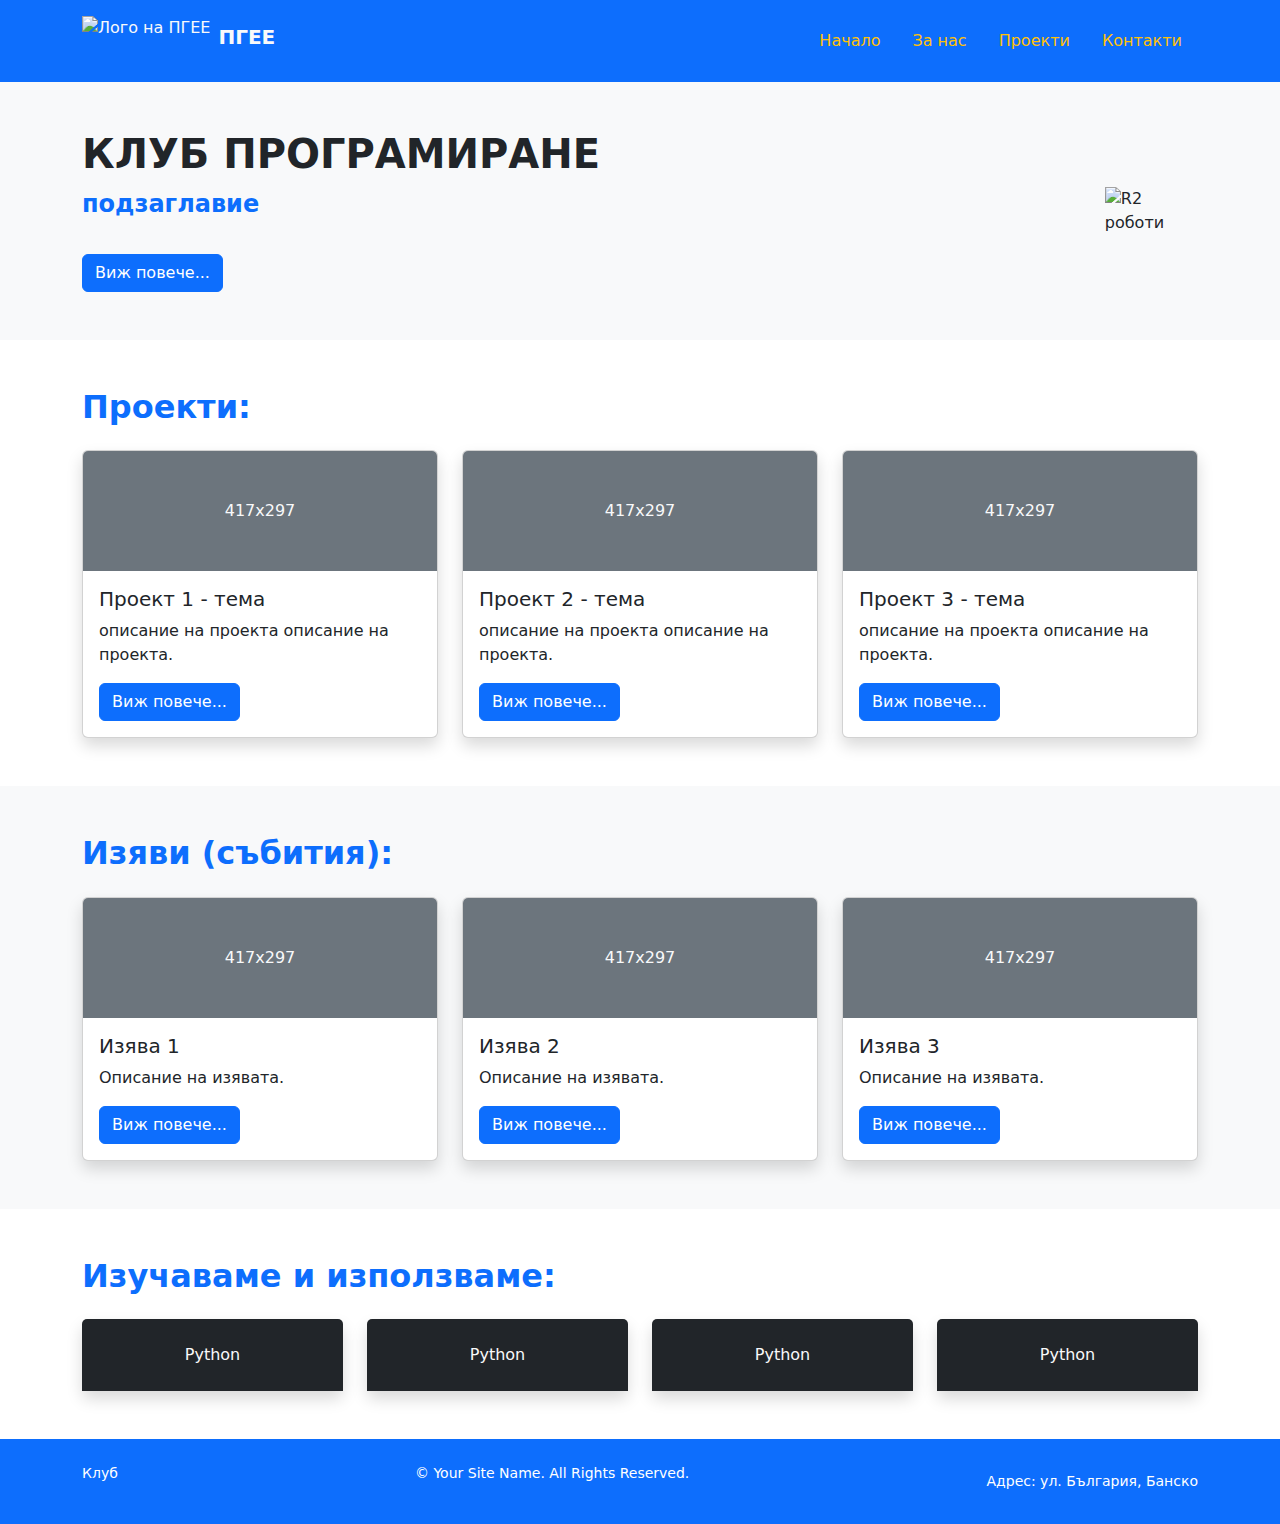
==== dp/index.html @ 28904b64 "първи вариант" ====
<!DOCTYPE html>
<html lang="bg">
<head>
    <meta charset="UTF-8">
    <meta name="viewport" content="width=device-width, initial-scale=1.0">
    <title>Клуб Програмиране</title>
    <link href="https://cdn.jsdelivr.net/npm/bootstrap@5.3.2/dist/css/bootstrap.min.css" rel="stylesheet">
    <link rel="stylesheet" href="css/styles.css">
</head>
<body>

    <!-- Header -->
    <header class="bg-primary text-light py-3">
        <div class="container d-flex justify-content-between align-items-center">
            <div class="d-flex align-items-center">
                <img src="logo.png" alt="Лого на ПГЕЕ" style="height: 50px;">
                <h1 class="h5 ms-2 fw-bold">ПГЕЕ</h1>
            </div>
            <nav>
                <ul class="nav">
                    <li class="nav-item"><a href="#" class="nav-link text-warning">Начало</a></li>
                    <li class="nav-item"><a href="#" class="nav-link text-warning">За нас</a></li>
                    <li class="nav-item"><a href="#" class="nav-link text-warning">Проекти</a></li>
                    <li class="nav-item"><a href="#" class="nav-link text-warning">Контакти</a></li>
                </ul>
            </nav>
        </div>
    </header>

    <!-- Hero Section -->
    <section class="bg-light py-5">
        <div class="container d-md-flex align-items-center text-center text-md-start">
            <div class="w-100">
                <h1 class="fw-bold text-dark">КЛУБ ПРОГРАМИРАНЕ</h1>
                <p class="text-primary fw-bold fs-4">подзаглавие</p>
                <button class="btn btn-primary mt-3">Виж повече...</button>
            </div>
            <img src="r2.png" alt="R2 роботи" class="img-fluid" style="max-height: 300px;">
        </div>
    </section>

    <!-- Проекти -->
    <section class="projects py-5">
        <div class="container">
            <h2 class="fw-bold text-primary mb-4">Проекти:</h2>
            <div class="row row-cols-1 row-cols-md-3 g-4">
                <div class="col">
                    <div class="card shadow">
                        <div class="card-img-top bg-secondary text-center text-light py-5">417x297</div>
                        <div class="card-body">
                            <h5 class="card-title">Проект 1 - тема</h5>
                            <p>описание на проекта описание на проекта.</p>
                            <button class="btn btn-primary">Виж повече...</button>
                        </div>
                    </div>
                </div>
                <div class="col">
                    <div class="card shadow">
                        <div class="card-img-top bg-secondary text-center text-light py-5">417x297</div>
                        <div class="card-body">
                            <h5 class="card-title">Проект 2 - тема</h5>
                            <p>описание на проекта описание на проекта.</p>
                            <button class="btn btn-primary">Виж повече...</button>
                        </div>
                    </div>
                </div>
                <div class="col">
                    <div class="card shadow">
                        <div class="card-img-top bg-secondary text-center text-light py-5">417x297</div>
                        <div class="card-body">
                            <h5 class="card-title">Проект 3 - тема</h5>
                            <p>описание на проекта описание на проекта.</p>
                            <button class="btn btn-primary">Виж повече...</button>
                        </div>
                    </div>
                </div>
            </div>
        </div>
    </section>

    <!-- Събития -->
    <section class="events py-5 bg-light">
        <div class="container">
            <h2 class="fw-bold text-primary mb-4">Изяви (събития):</h2>
            <div class="row row-cols-1 row-cols-md-3 g-4">
                <div class="col">
                    <div class="card shadow">
                        <div class="card-img-top bg-secondary text-center text-light py-5">417x297</div>
                        <div class="card-body">
                            <h5 class="card-title">Изява 1</h5>
                            <p>Описание на изявата.</p>
                            <button class="btn btn-primary">Виж повече...</button>
                        </div>
                    </div>
                </div>
                <div class="col">
                    <div class="card shadow">
                        <div class="card-img-top bg-secondary text-center text-light py-5">417x297</div>
                        <div class="card-body">
                            <h5 class="card-title">Изява 2</h5>
                            <p>Описание на изявата.</p>
                            <button class="btn btn-primary">Виж повече...</button>
                        </div>
                    </div>
                </div>
                <div class="col">
                    <div class="card shadow">
                        <div class="card-img-top bg-secondary text-center text-light py-5">417x297</div>
                        <div class="card-body">
                            <h5 class="card-title">Изява 3</h5>
                            <p>Описание на изявата.</p>
                            <button class="btn btn-primary">Виж повече...</button>
                        </div>
                    </div>
                </div>
            </div>
        </div>
    </section>

    <!-- Технологии -->
    <section class="technologies py-5">
        <div class="container">
            <h2 class="fw-bold text-primary mb-4">Изучаваме и използваме:</h2>
            <div class="row row-cols-2 row-cols-md-4 g-4">
                <div class="col">
                    <div class="card shadow border-0">
                        <div class="card-img-top bg-dark text-light text-center py-4">Python</div>
                    </div>
                </div>
                <div class="col">
                    <div class="card shadow border-0">
                        <div class="card-img-top bg-dark text-light text-center py-4">Python</div>
                    </div>
                </div>
                <div class="col">
                    <div class="card shadow border-0">
                        <div class="card-img-top bg-dark text-light text-center py-4">Python</div>
                    </div>
                </div>
                <div class="col">
                    <div class="card shadow border-0">
                        <div class="card-img-top bg-dark text-light text-center py-4">Python</div>
                    </div>
                </div>
            </div>
        </div>
    </section>

    <!-- Footer -->
    <footer class="bg-primary text-light py-4">
        <div class="container d-flex justify-content-between align-items-center">
            <p>Клуб</p>
            <p>© Your Site Name. All Rights Reserved.</p>
            <div>Адрес: ул. България, Банско</div>
        </div>
    </footer>

    <script src="https://code.jquery.com/jquery-3.6.3.min.js"></script>
    <script src="https://cdn.jsdelivr.net/npm/bootstrap@5.3.2/dist/js/bootstrap.bundle.min.js"></script>
</body>
</html>
---- dp/css/styles.css ----
.card {
    transition: transform 0.3s;
}

.card:hover {
    transform: scale(1.05);
}

footer div {
    color: #fff;
    font-size: 14px;
}
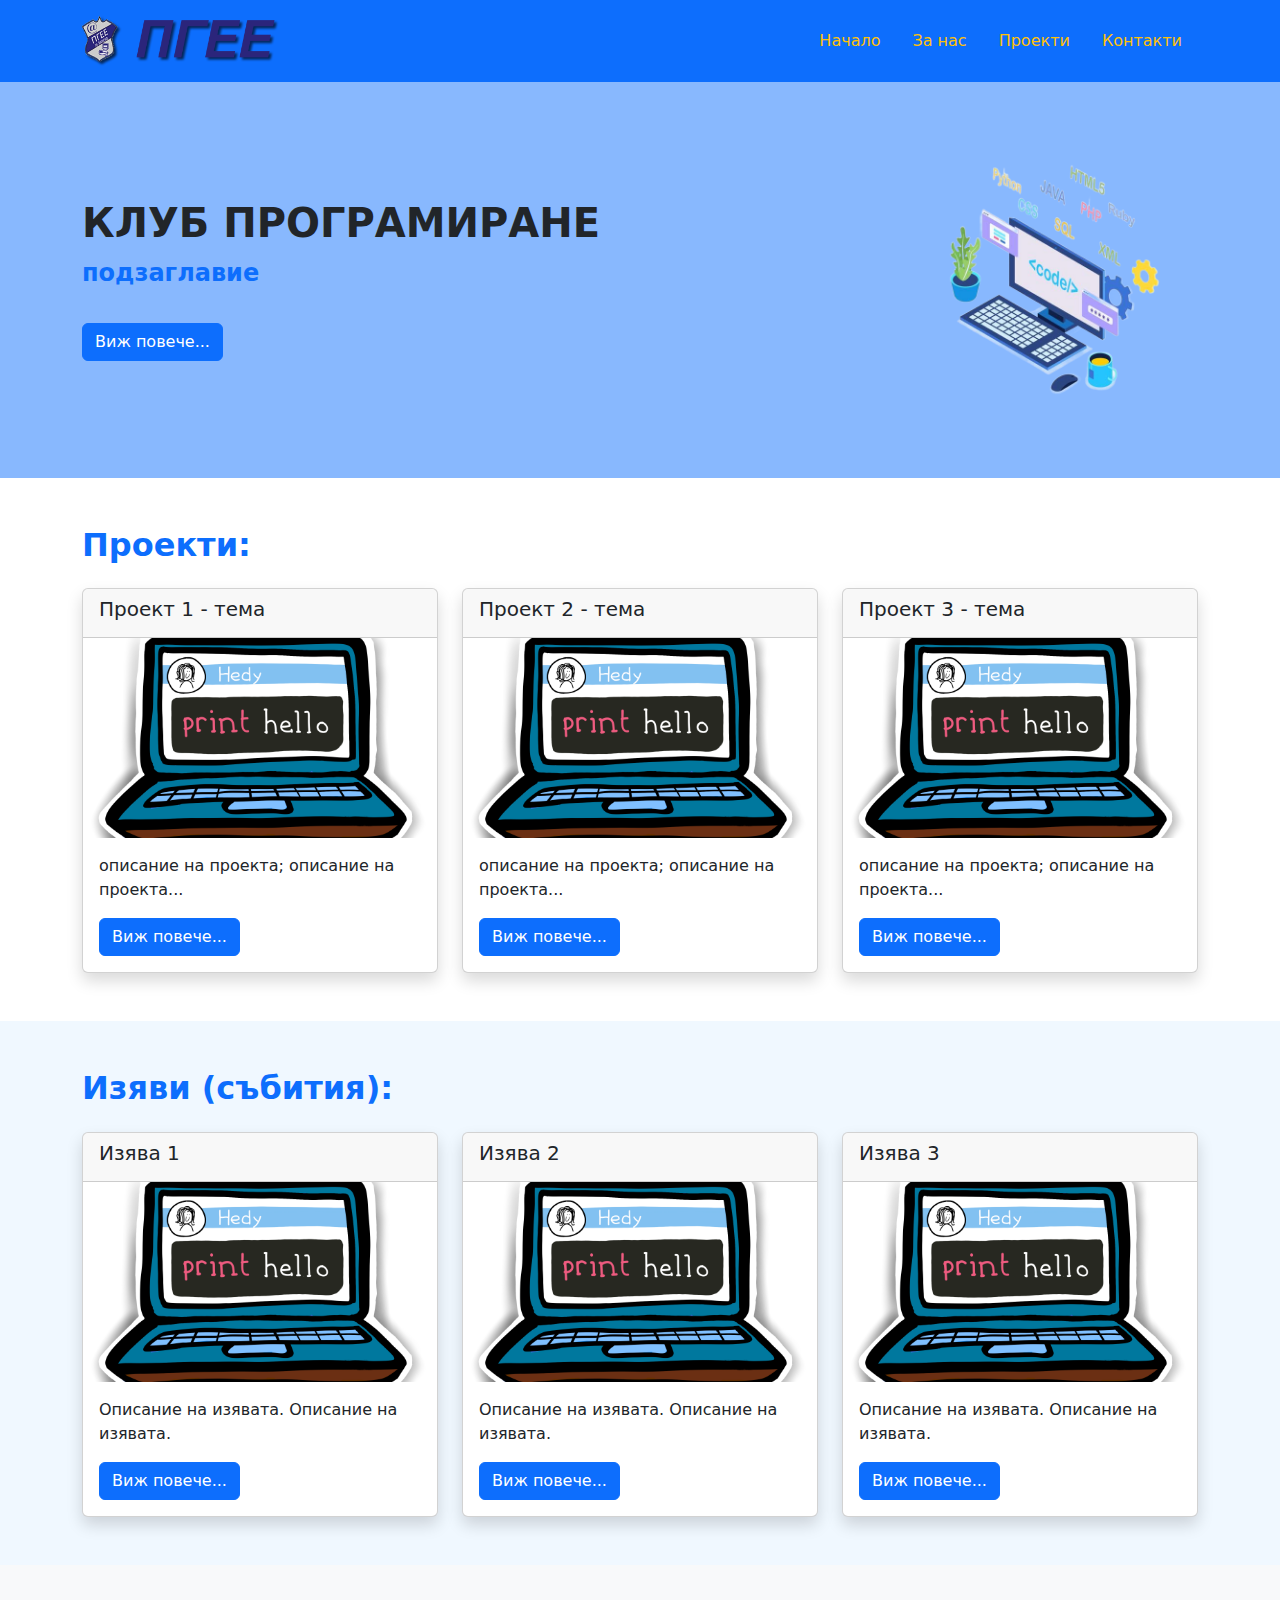
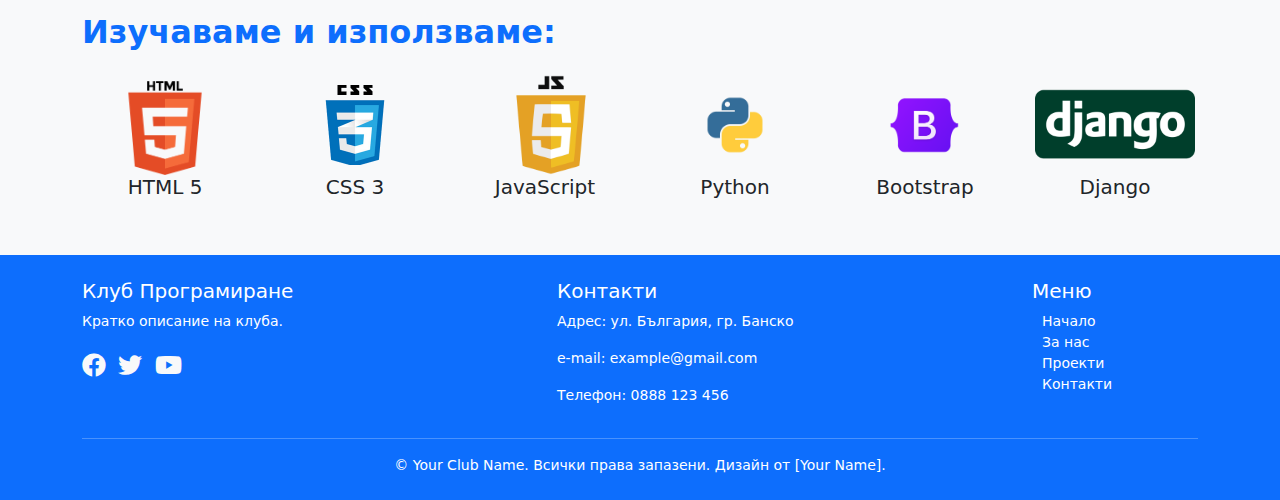
==== commit 613a1e09: "готова визия на първата страница" ====
--- a/dp/index.html
+++ b/dp/index.html
@@ -5,6 +5,7 @@
     <meta name="viewport" content="width=device-width, initial-scale=1.0">
     <title>Клуб Програмиране</title>
     <link href="https://cdn.jsdelivr.net/npm/bootstrap@5.3.2/dist/css/bootstrap.min.css" rel="stylesheet">
+    <link href="https://cdnjs.cloudflare.com/ajax/libs/font-awesome/5.15.4/css/all.min.css" rel="stylesheet">
     <link rel="stylesheet" href="css/styles.css">
 </head>
 <body>
@@ -13,8 +14,7 @@
     <header class="bg-primary text-light py-3">
         <div class="container d-flex justify-content-between align-items-center">
             <div class="d-flex align-items-center">
-                <img src="logo.png" alt="Лого на ПГЕЕ" style="height: 50px;">
-                <h1 class="h5 ms-2 fw-bold">ПГЕЕ</h1>
+                <img src="img/logo.png" alt="Лого на ПГЕЕ" style="height: 50px;">
             </div>
             <nav>
                 <ul class="nav">
@@ -28,14 +28,14 @@
     </header>
 
     <!-- Hero Section -->
-    <section class="bg-light py-5">
+    <section class="bg-hero py-5">
         <div class="container d-md-flex align-items-center text-center text-md-start">
             <div class="w-100">
                 <h1 class="fw-bold text-dark">КЛУБ ПРОГРАМИРАНЕ</h1>
                 <p class="text-primary fw-bold fs-4">подзаглавие</p>
                 <button class="btn btn-primary mt-3">Виж повече...</button>
             </div>
-            <img src="r2.png" alt="R2 роботи" class="img-fluid" style="max-height: 300px;">
+            <img src="img/programming.png" alt="Програмиране" class="img-fluid" style="max-height: 300px;">
         </div>
     </section>
 
@@ -44,71 +44,89 @@
         <div class="container">
             <h2 class="fw-bold text-primary mb-4">Проекти:</h2>
             <div class="row row-cols-1 row-cols-md-3 g-4">
-                <div class="col">
-                    <div class="card shadow">
-                        <div class="card-img-top bg-secondary text-center text-light py-5">417x297</div>
-                        <div class="card-body">
+                <!-- Проект 1 -->
+                <div class="col">
+                    <div class="card shadow">
+                        <div class="card-header">
                             <h5 class="card-title">Проект 1 - тема</h5>
-                            <p>описание на проекта описание на проекта.</p>
-                            <button class="btn btn-primary">Виж повече...</button>
-                        </div>
-                    </div>
-                </div>
-                <div class="col">
-                    <div class="card shadow">
-                        <div class="card-img-top bg-secondary text-center text-light py-5">417x297</div>
-                        <div class="card-body">
+                        </div>
+                        <img src="img/default.png" class="card-img-top" alt="Проект 1">
+                        <div class="card-body">
+                            <p>описание на проекта; описание на проекта...</p>
+                            <button class="btn btn-primary">Виж повече...</button>
+                        </div>
+                    </div>
+                </div>
+                <!-- Проект 2 -->
+                <div class="col">
+                    <div class="card shadow">
+                        <div class="card-header">
                             <h5 class="card-title">Проект 2 - тема</h5>
-                            <p>описание на проекта описание на проекта.</p>
-                            <button class="btn btn-primary">Виж повече...</button>
-                        </div>
-                    </div>
-                </div>
-                <div class="col">
-                    <div class="card shadow">
-                        <div class="card-img-top bg-secondary text-center text-light py-5">417x297</div>
-                        <div class="card-body">
+                        </div>
+                        <img src="img/default.png" class="card-img-top" alt="Проект 1">
+                        <div class="card-body">
+                            <p>описание на проекта; описание на проекта...</p>
+                            <button class="btn btn-primary">Виж повече...</button>
+                        </div>
+                    </div>
+                </div>
+                <!-- Проект 3 -->
+                <div class="col">
+                    <div class="card shadow">
+                        <div class="card-header">
                             <h5 class="card-title">Проект 3 - тема</h5>
-                            <p>описание на проекта описание на проекта.</p>
-                            <button class="btn btn-primary">Виж повече...</button>
-                        </div>
-                    </div>
-                </div>
-            </div>
-        </div>
-    </section>
-
-    <!-- Събития -->
-    <section class="events py-5 bg-light">
+                        </div>
+                        <img src="img/default.png" class="card-img-top" alt="Проект 1">
+                        <div class="card-body">
+                            <p>описание на проекта; описание на проекта...</p>
+                            <button class="btn btn-primary">Виж повече...</button>
+                        </div>
+                    </div>
+                </div>
+            </div>
+        </div>
+    </section>
+
+    <!-- Изяви (Събития) -->
+    <section class="events py-5" style="background-color: #f0f8ff;">
         <div class="container">
             <h2 class="fw-bold text-primary mb-4">Изяви (събития):</h2>
             <div class="row row-cols-1 row-cols-md-3 g-4">
-                <div class="col">
-                    <div class="card shadow">
-                        <div class="card-img-top bg-secondary text-center text-light py-5">417x297</div>
-                        <div class="card-body">
+                <!-- Изява 1 -->
+                <div class="col">
+                    <div class="card shadow">
+                        <div class="card-header">
                             <h5 class="card-title">Изява 1</h5>
-                            <p>Описание на изявата.</p>
-                            <button class="btn btn-primary">Виж повече...</button>
-                        </div>
-                    </div>
-                </div>
-                <div class="col">
-                    <div class="card shadow">
-                        <div class="card-img-top bg-secondary text-center text-light py-5">417x297</div>
-                        <div class="card-body">
+                        </div>
+                        <img src="img/default.png" class="card-img-top" alt="Изява 1">
+                        <div class="card-body">
+                            <p>Описание на изявата. Описание на изявата.</p>
+                            <button class="btn btn-primary">Виж повече...</button>
+                        </div>
+                    </div>
+                </div>
+                <!-- Изява 2 -->
+                <div class="col">
+                    <div class="card shadow">
+                        <div class="card-header">
                             <h5 class="card-title">Изява 2</h5>
-                            <p>Описание на изявата.</p>
-                            <button class="btn btn-primary">Виж повече...</button>
-                        </div>
-                    </div>
-                </div>
-                <div class="col">
-                    <div class="card shadow">
-                        <div class="card-img-top bg-secondary text-center text-light py-5">417x297</div>
-                        <div class="card-body">
+                        </div>
+                        <img src="img/default.png" class="card-img-top" alt="Изява 1">
+                        <div class="card-body">
+                            <p>Описание на изявата. Описание на изявата.</p>
+                            <button class="btn btn-primary">Виж повече...</button>
+                        </div>
+                    </div>
+                </div>
+                <!-- Изява 3 -->
+                <div class="col">
+                    <div class="card shadow">
+                        <div class="card-header">
                             <h5 class="card-title">Изява 3</h5>
-                            <p>Описание на изявата.</p>
+                        </div>
+                        <img src="img/default.png" class="card-img-top" alt="Изява 1">
+                        <div class="card-body">
+                            <p>Описание на изявата. Описание на изявата.</p>
                             <button class="btn btn-primary">Виж повече...</button>
                         </div>
                     </div>
@@ -118,29 +136,38 @@
     </section>
 
     <!-- Технологии -->
-    <section class="technologies py-5">
+    <section class="technologies py-5 bg-light">
         <div class="container">
             <h2 class="fw-bold text-primary mb-4">Изучаваме и използваме:</h2>
-            <div class="row row-cols-2 row-cols-md-4 g-4">
-                <div class="col">
-                    <div class="card shadow border-0">
-                        <div class="card-img-top bg-dark text-light text-center py-4">Python</div>
-                    </div>
-                </div>
-                <div class="col">
-                    <div class="card shadow border-0">
-                        <div class="card-img-top bg-dark text-light text-center py-4">Python</div>
-                    </div>
-                </div>
-                <div class="col">
-                    <div class="card shadow border-0">
-                        <div class="card-img-top bg-dark text-light text-center py-4">Python</div>
-                    </div>
-                </div>
-                <div class="col">
-                    <div class="card shadow border-0">
-                        <div class="card-img-top bg-dark text-light text-center py-4">Python</div>
-                    </div>
+            <div class="row row-cols-2 row-cols-md-6 g-4">
+                <div class="col text-center">
+                    <img src="img/html-logo.png" alt="Python" style="height:100px;">
+                    <h5>HTML 5</h5>
+                </div>
+
+                <div class="col text-center">
+                    <img src="img/css-logo.png" alt="Python" style="height:100px;">
+                    <h5>CSS 3</h5>
+                </div>
+
+                <div class="col text-center">
+                    <img src="img/JavaScript-Logo.png" alt="Python" style="height:100px;">
+                    <h5>JavaScript</h5>
+                </div>
+
+                <div class="col text-center">
+                    <img src="img/python-logo.png" alt="Python" style="height:100px;">
+                    <h5>Python</h5>
+                </div>
+
+                <div class="col text-center">
+                    <img src="img/bootstrap-logo.png" alt="Bootstrap" style="height:100px;">
+                    <h5>Bootstrap</h5>
+                </div>
+
+                <div class="col text-center">
+                    <img src="img/django-logo.png" alt="Django" style="height:100px;">
+                    <h5>Django</h5>
                 </div>
             </div>
         </div>
@@ -148,14 +175,43 @@
 
     <!-- Footer -->
     <footer class="bg-primary text-light py-4">
-        <div class="container d-flex justify-content-between align-items-center">
-            <p>Клуб</p>
-            <p>© Your Site Name. All Rights Reserved.</p>
-            <div>Адрес: ул. България, Банско</div>
+        <div class="container">
+            <div class="row">
+                <!-- Колона 1 -->
+                <div class="col-md-5 text-center text-md-start">
+                    <h5>Клуб Програмиране</h5>
+                    <p>Кратко описание на клуба.</p>
+                    <div>
+                        <a href="#" class="text-light me-2"><i class="fab fa-facebook"></i></a>
+                        <a href="#" class="text-light me-2"><i class="fab fa-twitter"></i></a>
+                        <a href="#" class="text-light"><i class="fab fa-youtube"></i></a>
+                    </div>
+                </div>
+
+                <!-- Колона 2 -->
+                <div class="col-md-5 text-center text-md-start">
+                    <h5>Контакти</h5>
+                    <p>Адрес: ул. България, гр. Банско</p>
+                    <p>e-mail: example@gmail.com</p>
+                    <p>Телефон: 0888 123 456</p>
+                </div>
+
+                <!-- Колона 3  - Бързи връзки -->
+                <div class="col-md-2 text-center text-md-start">
+                    <h5>Меню</h5>
+                    <ul class="list-unstyled">
+                        <li><a href="#" class="footer-menu-item">Начало</a></li>
+                        <li><a href="#" class="footer-menu-item">За нас</a></li>
+                        <li><a href="#" class="footer-menu-item">Проекти</a></li>
+                        <li><a href="#" class="footer-menu-item">Контакти</a></li>
+                    </ul>
+                </div>
+            </div>
+            <hr>
+            <p class="text-center mb-0">&copy; Your Club Name. Всички права запазени. Дизайн от [Your Name].</p>
         </div>
     </footer>
 
-    <script src="https://code.jquery.com/jquery-3.6.3.min.js"></script>
     <script src="https://cdn.jsdelivr.net/npm/bootstrap@5.3.2/dist/js/bootstrap.bundle.min.js"></script>
 </body>
 </html>--- a/dp/css/styles.css
+++ b/dp/css/styles.css
@@ -9,4 +9,40 @@
 footer div {
     color: #fff;
     font-size: 14px;
+}
+.card img {
+    height: 200px;
+    object-fit: cover;
+}
+
+footer a {
+    font-size: 1.5rem;
+    text-decoration: none;
+    transition: color 0.3s ease;
+}
+
+footer a:hover {
+    color: #ffd700;
+}
+/* Фон за секция Изяви */
+.events {
+    background-color: #f0f8ff; /* Светло синьо-сиво */
+}
+
+.bg-hero {
+    background-color: #0d6efd7d; /* Полупрозрачен син цвят */
+    --bs-bg-opacity: 1;
+}
+
+.footer-menu-item {
+    font-size: 14px; /* Размер на шрифта */
+    margin-left: 10px; /* Отстъп отляво */
+    display: block; /* Прави всяка връзка да е на нов ред */
+    color: #ffffff; /* Бял цвят за текст */
+    text-decoration: none; /* Премахва подчертаването на връзките */
+    transition: color 0.3s ease; /* Ефект при задържане */
+}
+
+.footer-menu-item:hover {
+    color: #ffd700; /* Промяна на цвета при задържане */
 }